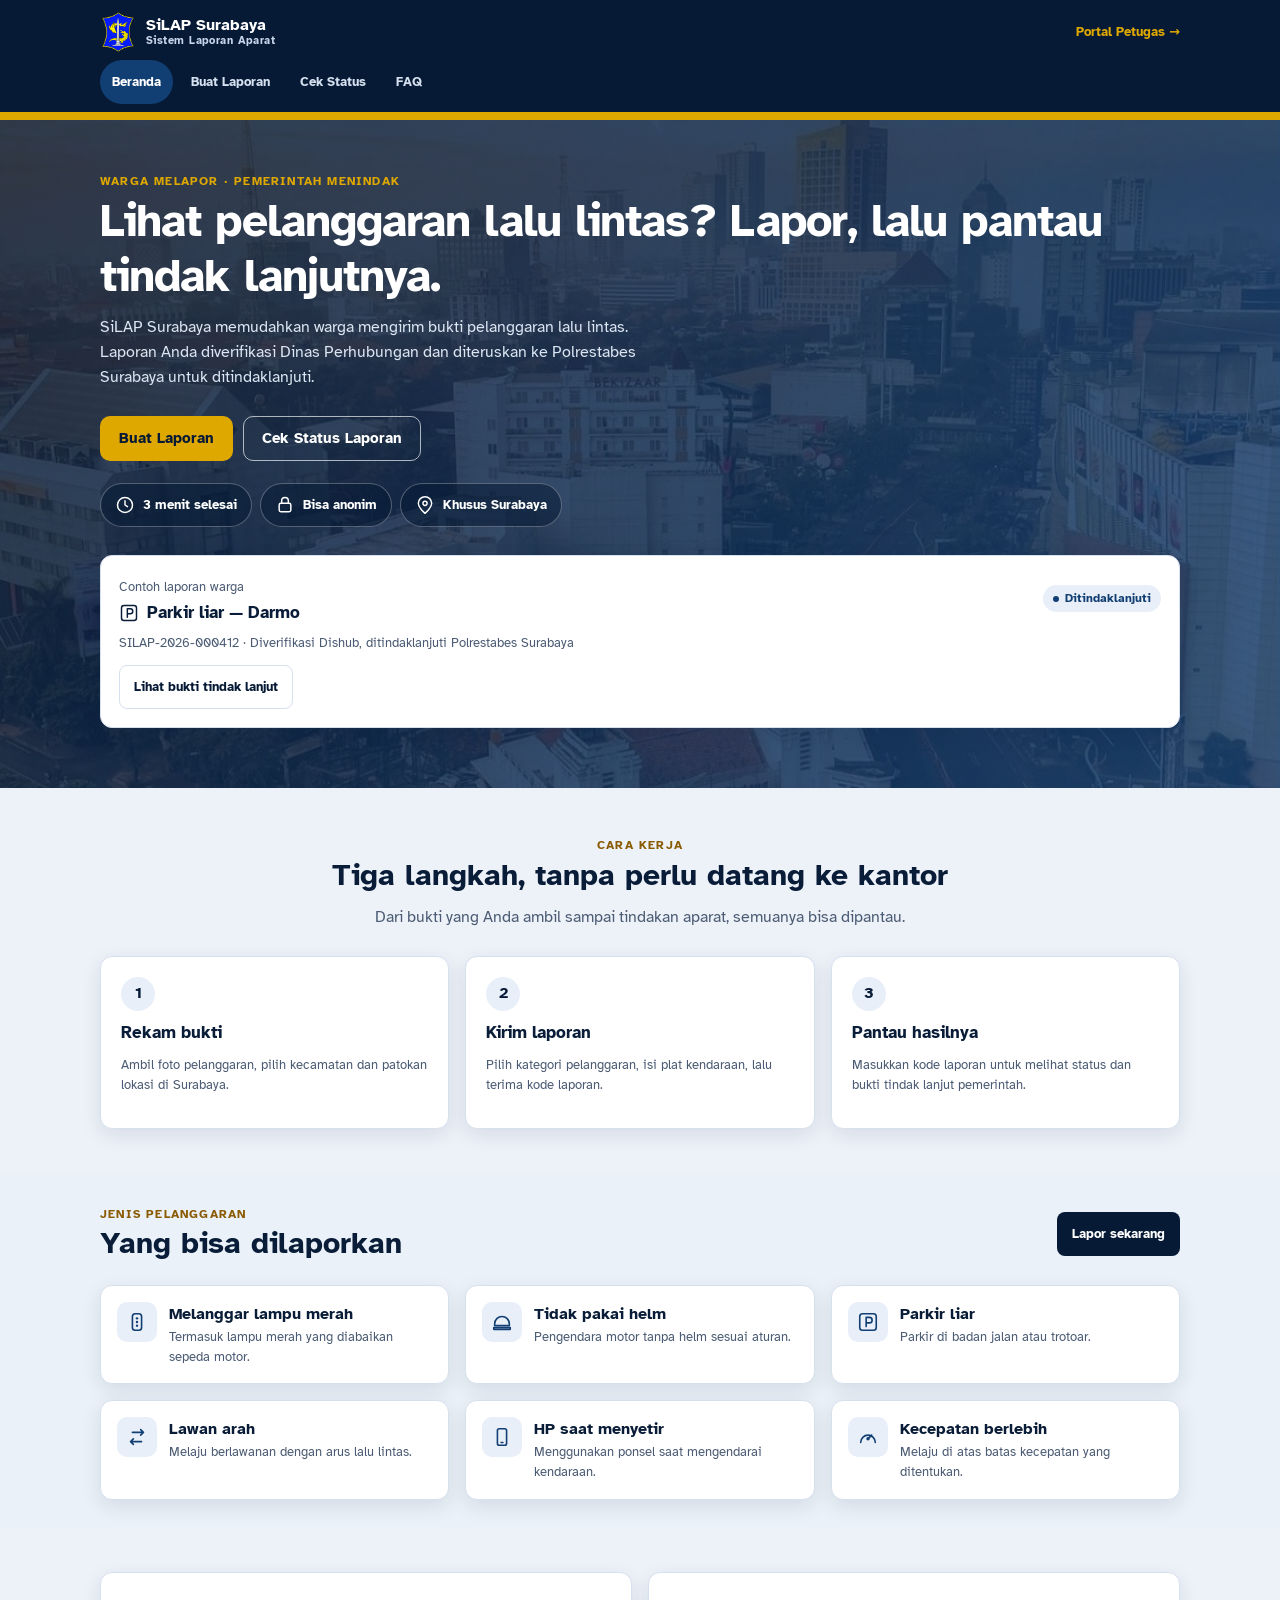
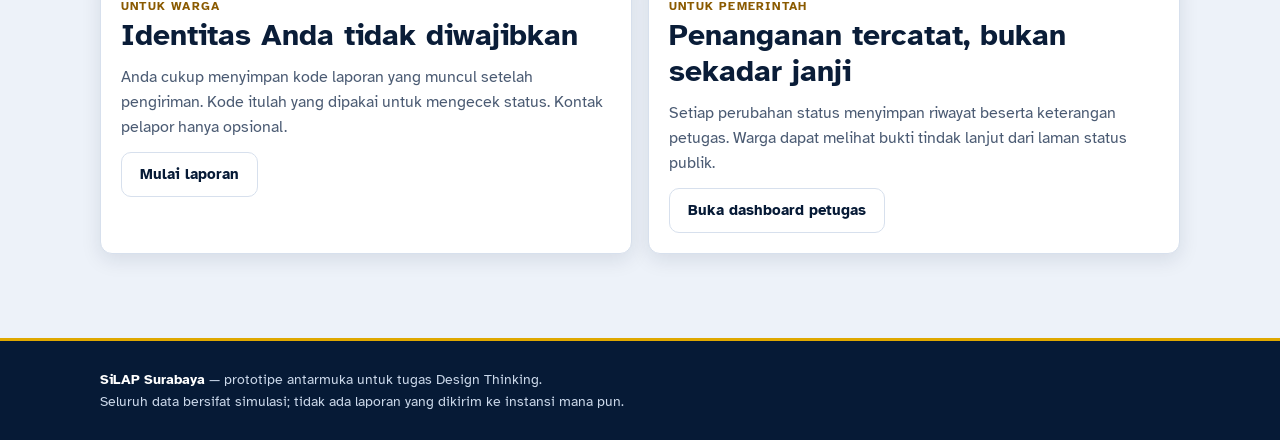
==== index.html @ 350d8eec "Add SiLAP Surabaya UI prototype" ====
<!doctype html>
<html lang="id">
<head>
  <meta charset="utf-8">
  <meta name="viewport" content="width=device-width, initial-scale=1">
  <title>SiLAP Surabaya — Lapor Pelanggaran Lalu Lintas</title>
  <meta name="description" content="Prototipe UI sistem pelaporan pelanggaran lalu lintas warga Surabaya.">
  <link rel="preconnect" href="https://fonts.googleapis.com">
  <link rel="preconnect" href="https://fonts.gstatic.com" crossorigin>
  <link href="https://fonts.googleapis.com/css2?family=Atkinson+Hyperlegible:wght@400;700&display=swap" rel="stylesheet">
  <link rel="stylesheet" href="assets/style.css">
</head>
<body data-page="home">
  <a class="skip-link" href="#main">Lewati ke konten utama</a>
  <header class="site-header">
    <div class="wrap">
      <div class="header-top">
        <a class="brand" href="index.html">
          <span class="brand-mark"><img class="brand-logo" src="assets/surabaya-logo.png" alt="Logo Surabaya"></span>
          <span class="brand-text">SiLAP Surabaya<span>Sistem Laporan Aparat</span></span>
        </a>
        <a class="header-officer" href="petugas.html">Portal Petugas →</a>
      </div>
      <nav class="header-nav" aria-label="Navigasi utama">
        <a class="active" href="index.html">Beranda</a>
        <a href="lapor.html">Buat Laporan</a>
        <a href="status.html">Cek Status</a>
        <a href="faq.html">FAQ</a>
      </nav>
    </div>
  </header>

  <main id="main">
    <section class="hero">
      <div class="wrap">
        <span class="eyebrow">Warga melapor · Pemerintah menindak</span>
        <h1>Lihat pelanggaran lalu lintas? Lapor, lalu pantau tindak lanjutnya.</h1>
        <p class="lead">SiLAP Surabaya memudahkan warga mengirim bukti pelanggaran lalu lintas. Laporan Anda diverifikasi Dinas Perhubungan dan diteruskan ke Polrestabes Surabaya untuk ditindaklanjuti.</p>
        <div class="hero-actions">
          <a class="btn btn-accent" href="lapor.html">Buat Laporan</a>
          <a class="btn btn-outline" href="status.html">Cek Status Laporan</a>
        </div>
        <div class="hero-badges">
          <span class="hero-badge"><span data-icon="clock"></span>3 menit selesai</span>
          <span class="hero-badge"><span data-icon="lock"></span>Bisa anonim</span>
          <span class="hero-badge"><span data-icon="location"></span>Khusus Surabaya</span>
        </div>

        <div class="card hero-card">
          <div class="hero-card-head">
            <div>
              <span class="small muted">Contoh laporan warga</span>
              <h2 class="row heading-sm" style="margin:4px 0 0;gap:8px"><span data-icon="parking"></span>Parkir liar — Darmo</h2>
            </div>
            <span class="badge badge-ditindaklanjuti">Ditindaklanjuti</span>
          </div>
          <p class="small muted" style="margin-top:10px">SILAP-2026-000412 · Diverifikasi Dishub, ditindaklanjuti Polrestabes Surabaya</p>
          <a class="btn btn-outline btn-sm" href="status.html?kode=SILAP-2026-000412">Lihat bukti tindak lanjut</a>
        </div>
      </div>
    </section>

    <section class="section">
      <div class="wrap">
        <div class="center" style="margin-bottom:26px">
          <span class="eyebrow">Cara kerja</span>
          <h2>Tiga langkah, tanpa perlu datang ke kantor</h2>
          <p class="lead" style="margin-inline:auto">Dari bukti yang Anda ambil sampai tindakan aparat, semuanya bisa dipantau.</p>
        </div>
        <div class="grid grid-3">
          <div class="card pad">
            <div class="step-num">1</div>
            <h3>Rekam bukti</h3>
            <p class="muted small">Ambil foto pelanggaran, pilih kecamatan dan patokan lokasi di Surabaya.</p>
          </div>
          <div class="card pad">
            <div class="step-num">2</div>
            <h3>Kirim laporan</h3>
            <p class="muted small">Pilih kategori pelanggaran, isi plat kendaraan, lalu terima kode laporan.</p>
          </div>
          <div class="card pad">
            <div class="step-num">3</div>
            <h3>Pantau hasilnya</h3>
            <p class="muted small">Masukkan kode laporan untuk melihat status dan bukti tindak lanjut pemerintah.</p>
          </div>
        </div>
      </div>
    </section>

    <section class="section-sm" style="background:#eaf1f8">
      <div class="wrap">
        <div class="row" style="justify-content:space-between">
          <div>
            <span class="eyebrow">Jenis pelanggaran</span>
            <h2 style="margin-bottom:6px">Yang bisa dilaporkan</h2>
          </div>
          <a class="btn btn-primary btn-sm" href="lapor.html">Lapor sekarang</a>
        </div>
        <div class="grid grid-3" style="margin-top:18px">
          <div class="card cat-card"><span class="cat-icon" data-icon="trafficLight"></span><div><strong>Melanggar lampu merah</strong><div class="small muted">Termasuk lampu merah yang diabaikan sepeda motor.</div></div></div>
          <div class="card cat-card"><span class="cat-icon" data-icon="helmet"></span><div><strong>Tidak pakai helm</strong><div class="small muted">Pengendara motor tanpa helm sesuai aturan.</div></div></div>
          <div class="card cat-card"><span class="cat-icon" data-icon="parking"></span><div><strong>Parkir liar</strong><div class="small muted">Parkir di badan jalan atau trotoar.</div></div></div>
          <div class="card cat-card"><span class="cat-icon" data-icon="arrows"></span><div><strong>Lawan arah</strong><div class="small muted">Melaju berlawanan dengan arus lalu lintas.</div></div></div>
          <div class="card cat-card"><span class="cat-icon" data-icon="phone"></span><div><strong>HP saat menyetir</strong><div class="small muted">Menggunakan ponsel saat mengendarai kendaraan.</div></div></div>
          <div class="card cat-card"><span class="cat-icon" data-icon="speed"></span><div><strong>Kecepatan berlebih</strong><div class="small muted">Melaju di atas batas kecepatan yang ditentukan.</div></div></div>
        </div>
      </div>
    </section>

    <section class="section">
      <div class="wrap grid grid-2">
        <div class="card pad">
          <span class="eyebrow">Untuk warga</span>
          <h2>Identitas Anda tidak diwajibkan</h2>
          <p class="muted">Anda cukup menyimpan kode laporan yang muncul setelah pengiriman. Kode itulah yang dipakai untuk mengecek status. Kontak pelapor hanya opsional.</p>
          <a class="btn btn-outline" href="lapor.html">Mulai laporan</a>
        </div>
        <div class="card pad">
          <span class="eyebrow">Untuk pemerintah</span>
          <h2>Penanganan tercatat, bukan sekadar janji</h2>
          <p class="muted">Setiap perubahan status menyimpan riwayat beserta keterangan petugas. Warga dapat melihat bukti tindak lanjut dari laman status publik.</p>
          <a class="btn btn-outline" href="petugas.html">Buka dashboard petugas</a>
        </div>
      </div>
    </section>
  </main>

  <footer class="site-footer">
    <div class="wrap">
      <strong>SiLAP Surabaya</strong> — prototipe antarmuka untuk tugas Design Thinking.<br>
      Seluruh data bersifat simulasi; tidak ada laporan yang dikirim ke instansi mana pun.
    </div>
  </footer>
  <script src="assets/app.js"></script>
</body>
</html>
---- assets/style.css ----
/* SiLAP Surabaya — shared UI styles
   Design system: Accessible & Ethical / Minimal Single Column (ui-ux-pro-max)
   Palette: navy + dark blue base, dark yellow for highlights */
@import url("https://fonts.googleapis.com/css2?family=Atkinson+Hyperlegible:wght@400;700&display=swap");

:root {
  --navy: #061a36;              /* primary / darkest */
  --blue: #123f73;              /* secondary dark blue */
  --navy-2: var(--blue);        /* kept for existing rules */
  --accent: #dfa800;            /* dark yellow highlight */
  --accent-hover: #c89400;
  --accent-dark: #8a5a00;       /* accent text on light surfaces */
  --accent-soft: #fff4c7;
  --ink: #0a1d38;
  --muted: #4b5b73;
  --line: #d7e0ed;
  --bg: #edf2f9;
  --white: #fff;
  --blue-soft: #e8eff8;
  --blue-soft-2: #dce6f3;
  --green: #166534;
  --green-soft: #ecfdf3;
  --red: #dc2626;
  --red-text: #b91c1c;
  --red-soft: #fef2f2;
  --amber: var(--accent-dark);
  --amber-soft: var(--accent-soft);
  --violet: var(--blue);
  --violet-soft: var(--blue-soft);
  --ring: var(--navy);
  --radius: 12px;
  --shadow: 0 6px 20px rgba(6, 26, 54, .10);
  --header-height: 96px;
  --font: "Atkinson Hyperlegible", "Segoe UI", system-ui, -apple-system, sans-serif;
}

* { box-sizing: border-box; }
html { scroll-behavior: smooth; scroll-padding-top: var(--header-height); }
body {
  margin: 0;
  font-family: var(--font);
  font-size: 16px;
  color: var(--ink);
  background: var(--bg);
  line-height: 1.55;
  -webkit-font-smoothing: antialiased;
}
a { color: var(--blue); text-decoration: none; }
a:hover { text-decoration: underline; }
img, svg { max-width: 100%; }
button, input, select, textarea { font: inherit; }
button, label.dropzone, .cat-option, .report-row, .demo-chip, .filter { cursor: pointer; }

:focus-visible { outline: 3px solid var(--ring); outline-offset: 2px; border-radius: 4px; }
.skip-link {
  position: absolute; left: -9999px; top: 8px; z-index: 100;
  background: var(--navy); color: var(--white); padding: 12px 16px; border-radius: 8px; font-weight: 700;
}
.skip-link:focus { left: 12px; }
.icon { width: 20px; height: 20px; display: block; flex: 0 0 auto; }
.icon-wrap { display: inline-flex; align-items: center; justify-content: center; }

.wrap { width: min(100% - 32px, 1080px); margin-inline: auto; }
.narrow { width: min(100% - 32px, 760px); margin-inline: auto; }

/* Header */
.site-header {
  background: var(--navy);
  border-bottom: 3px solid var(--accent);
  position: sticky;
  top: 0;
  z-index: 20;
}
.header-top {
  display: flex;
  align-items: center;
  justify-content: space-between;
  gap: 12px;
  padding: 10px 0 6px;
}
.brand { display: inline-flex; align-items: center; gap: 10px; color: var(--white); font-weight: 800; }
.brand:hover { text-decoration: none; }
.brand-mark {
  width: 36px; height: 40px;
  background: transparent; border: 0;
  display: flex; align-items: center; justify-content: center;
  flex: 0 0 auto;
}
.brand-logo { display: block; width: 100%; height: 100%; object-fit: contain; }
.brand-text { line-height: 1.1; display: flex; flex-direction: column; justify-content: center; }
.brand-text span { display: block; font-size: 11px; font-weight: 600; color: #c6d5ea; letter-spacing: .04em; }
.header-officer { font-size: 13px; font-weight: 700; color: var(--accent); white-space: nowrap; min-height: 44px; display: inline-flex; align-items: center; }
.header-nav { display: flex; gap: 6px; overflow-x: auto; padding: 0 0 8px; scrollbar-width: none; }
.header-nav::-webkit-scrollbar { display: none; }
.header-nav a {
  flex: 0 0 auto; font-size: 13px; font-weight: 700; color: #d5e0ef;
  padding: 12px; min-height: 44px; display: inline-flex; align-items: center; border-radius: 999px;
}
.header-nav a:hover, .header-nav a.active { background: var(--blue); color: var(--white); text-decoration: none; }

/* Buttons */
.btn {
  display: inline-flex; align-items: center; justify-content: center; gap: 8px;
  min-height: 44px; padding: 10px 18px; border-radius: 10px;
  border: 1px solid transparent; font-weight: 700; font-size: 15px;
  cursor: pointer; text-align: center; transition: background .15s, border-color .15s;
}
.btn:hover { text-decoration: none; }
.btn:active { opacity: .9; }
.btn-primary { background: var(--navy); color: var(--white); }
.btn-primary:hover { background: var(--blue); color: var(--white); }
.btn-accent { background: var(--accent); color: var(--navy); }
.btn-accent:hover { background: var(--accent-hover); color: var(--navy); }
.btn-outline { background: var(--white); color: var(--navy); border-color: var(--line); }
.btn-outline:hover { border-color: var(--blue); color: var(--navy); background: var(--blue-soft); }
.btn-danger { background: var(--red); color: var(--white); }
.btn-danger:hover { background: #b91c1c; color: var(--white); }
.btn-sm { min-height: 44px; padding: 8px 14px; font-size: 13px; border-radius: 8px; }
.btn-wide { width: 100%; }
.btn:disabled { opacity: .5; cursor: not-allowed; transform: none; }

/* Shared surface */
.card { background: var(--white); border: 1px solid var(--line); border-radius: var(--radius); box-shadow: var(--shadow); }
.section { padding: 44px 0; }
.section-sm { padding: 28px 0; }
.eyebrow { font-size: 12px; font-weight: 800; letter-spacing: .1em; text-transform: uppercase; color: var(--accent-dark); }
h1, h2, h3 { line-height: 1.2; margin: 0 0 12px; }
h1 { font-size: clamp(30px, 7vw, 46px); letter-spacing: -.02em; }
h2 { font-size: clamp(22px, 4vw, 30px); }
h3 { font-size: 17px; }
.heading-sm { font-size: 17px; }
p { margin: 0 0 12px; }
.lead { font-size: 16px; color: var(--muted); max-width: 56ch; }
.muted { color: var(--muted); }
.small { font-size: 13px; }
.center { text-align: center; }
.stack { display: grid; gap: 14px; }
.row { display: flex; flex-wrap: wrap; gap: 10px; align-items: center; }
.divider { height: 1px; background: var(--line); border: 0; margin: 20px 0; }

/* Hero — low-opacity Surabaya scenery behind navy/blue wash */
.hero {
  position: relative;
  isolation: isolate;
  overflow: hidden;
  background: linear-gradient(120deg, var(--navy) 0%, var(--blue) 100%);
  color: var(--white);
  padding: 48px 0 60px;
  border-top: 5px solid var(--accent);
}
.hero::before {
  content: "";
  position: absolute;
  inset: 0;
  background: url("../assets/surabaya-scenery.jpg") center 48% / cover no-repeat;
  opacity: .18;
  z-index: -1;
}
.hero > .wrap { position: relative; z-index: 1; }
.hero h1 { color: var(--white); }
.hero .eyebrow { color: var(--accent); }
.hero .lead { color: var(--blue-soft-2); }
.hero-badges { display: flex; flex-wrap: wrap; gap: 8px; margin-top: 22px; }
.hero-badge { background: rgba(6, 26, 54, .55); border: 1px solid rgba(255, 255, 255, .28); border-radius: 999px; padding: 10px 14px; font-size: 13px; font-weight: 650; display: inline-flex; align-items: center; gap: 8px; min-height: 44px; }
.hero-actions { display: flex; flex-wrap: wrap; gap: 10px; margin-top: 26px; }
.hero-actions .btn-outline { background: transparent; color: var(--white); border-color: rgba(255, 255, 255, .65); }
.hero-actions .btn-outline:hover { background: rgba(255, 255, 255, .14); color: var(--white); }
.hero-card { margin-top: 28px; padding: 18px; color: var(--ink); }
.hero-card-head { display: flex; justify-content: space-between; gap: 8px; align-items: center; flex-wrap: wrap; }

/* Grids */
.grid { display: grid; gap: 16px; }
.grid-2 { grid-template-columns: 1fr; }
.grid-3 { grid-template-columns: 1fr; }
@media (min-width: 720px) {
  .grid-2 { grid-template-columns: repeat(2, 1fr); }
  .grid-3 { grid-template-columns: repeat(3, 1fr); }
}
.pad { padding: 20px; }

/* Steps on landing */
.step-num { width: 34px; height: 34px; border-radius: 50%; background: var(--blue-soft); color: var(--navy); display: grid; place-items: center; font-weight: 800; margin-bottom: 12px; }
.cat-card { display: flex; gap: 12px; align-items: flex-start; padding: 16px; }
.cat-icon { width: 40px; height: 40px; flex: 0 0 40px; border-radius: 10px; background: var(--blue-soft); color: var(--blue); display: grid; place-items: center; }
.cat-icon .icon { width: 22px; height: 22px; }

/* Forms */
.page-head { padding: 34px 0 18px; }
.page-head h1 { font-size: clamp(26px, 5vw, 34px); }
.stepper { display: flex; gap: 6px; margin-bottom: 20px; }
.stepper-item { flex: 1; text-align: center; font-size: 13px; font-weight: 700; color: var(--muted); padding-top: 8px; border-top: 3px solid var(--line); }
.stepper-item.active { color: var(--navy); border-color: var(--navy); }
.stepper-item.done { color: var(--green); border-color: var(--green); }
.form-panel { padding: 20px; }
@media (min-width: 720px) { .form-panel { padding: 28px; } }
.field { margin-bottom: 18px; }
.field label, .field-label { display: block; font-weight: 700; font-size: 14px; margin-bottom: 6px; }
.req { color: var(--red-text); }
.hint { display: block; font-size: 13px; color: var(--muted); margin-top: 4px; }
.input, .select, .textarea {
  width: 100%; min-height: 44px; padding: 10px 12px;
  border: 1px solid #b9c9df; border-radius: 10px; background: var(--white); color: var(--ink);
}
.textarea { min-height: 108px; resize: vertical; }
.input:focus, .select:focus, .textarea:focus { outline: 3px solid rgba(18, 63, 115, .25); border-color: var(--blue); }
.input.invalid, .select.invalid, .textarea.invalid { border-color: var(--red); background: #fffafa; }
.error { color: var(--red-text); font-size: 13px; font-weight: 700; margin-top: 5px; display: none; }
.error.show { display: block; }
.field-two { display: grid; gap: 14px; grid-template-columns: 1fr; }
@media (min-width: 620px) { .field-two { grid-template-columns: 1fr 1fr; } }

.cat-options { display: grid; gap: 8px; grid-template-columns: 1fr; }
@media (min-width: 620px) { .cat-options { grid-template-columns: 1fr 1fr; } }
.cat-option { display: flex; align-items: center; gap: 10px; padding: 12px; border: 1px solid var(--line); border-radius: 10px; font-size: 14px; font-weight: 650; min-height: 48px; }
.cat-option:hover { border-color: var(--blue); background: var(--blue-soft); }
.cat-option:has(input:checked) { border-color: var(--navy); background: var(--blue-soft-2); }
.cat-option input { accent-color: var(--navy); width: 18px; height: 18px; flex: 0 0 18px; }
.checkline { display: flex; gap: 10px; align-items: flex-start; font-size: 14px; color: var(--muted); }
.checkline input { accent-color: var(--navy); width: 18px; height: 18px; flex: 0 0 18px; margin-top: 2px; }
.dropzone { border: 2px dashed #9fb0c8; border-radius: 12px; padding: 22px 16px; text-align: center; background: var(--blue-soft); display: block; min-height: 44px; }
.dropzone:hover { border-color: var(--blue); background: var(--blue-soft-2); }
.dropzone strong { display: flex; align-items: center; justify-content: center; gap: 8px; color: var(--navy); }
.photo-preview { margin-top: 12px; border-radius: 10px; overflow: hidden; border: 1px solid var(--line); }
.photo-preview img { display: block; width: 100%; max-height: 260px; object-fit: cover; }
.photo-meta { display: flex; justify-content: space-between; gap: 8px; padding: 8px 10px; font-size: 13px; background: var(--blue-soft-2); }

.notice { border-radius: 12px; padding: 14px 16px; font-size: 14px; display: flex; gap: 10px; align-items: flex-start; }
.notice .icon { margin-top: 2px; }
.notice-info { background: var(--blue-soft); color: var(--navy); border: 1px solid #b9c9df; }
.notice-warn { background: var(--accent-soft); color: var(--accent-dark); border: 1px solid #e8c96b; }
.notice-error { background: var(--red-soft); color: var(--red-text); border: 1px solid #fecaca; }
.notice-success { background: var(--green-soft); color: var(--green); border: 1px solid #bbf7d0; }
.error-summary { border: 2px solid var(--red); background: var(--red-soft); border-radius: 12px; padding: 16px; margin-bottom: 18px; }
.error-summary h2 { font-size: 17px; color: var(--red-text); margin-bottom: 8px; }
.error-summary ul { margin: 0; padding-left: 20px; }
.error-summary li { margin-bottom: 4px; }
.error-summary a { color: var(--red-text); font-weight: 700; }

/* Badges and timeline */
.badge { display: inline-flex; align-items: center; gap: 6px; padding: 4px 10px; border-radius: 999px; font-size: 12px; font-weight: 800; white-space: nowrap; min-width: 0; }
.badge::before { content: ""; width: 6px; height: 6px; border-radius: 50%; background: currentColor; flex: 0 0 auto; }
.badge-diterima { background: var(--blue-soft); color: var(--navy); }
.badge-diverifikasi { background: var(--accent-soft); color: var(--accent-dark); }
.badge-ditindaklanjuti { background: var(--blue-soft); color: var(--blue); }
.badge-selesai { background: var(--green-soft); color: var(--green); }
.badge-ditolak { background: var(--red-soft); color: var(--red-text); }
.badge-netral { background: var(--blue-soft); color: var(--muted); }

.timeline { list-style: none; padding: 0; margin: 0; }
.timeline li { position: relative; padding: 0 0 18px 26px; border-left: 2px solid var(--line); margin-left: 7px; }
.timeline li:last-child { border-left-color: transparent; padding-bottom: 0; }
.timeline li::before { content: ""; position: absolute; left: -7px; top: 2px; width: 12px; height: 12px; border-radius: 50%; background: var(--white); border: 3px solid var(--navy); }
.timeline li.latest::before { border-color: var(--accent); }
.timeline b { display: block; font-size: 14px; }
.timeline time, .timeline .actor { display: block; font-size: 13px; color: var(--muted); }
.timeline p { margin: 6px 0 0; font-size: 14px; background: var(--bg); border-radius: 8px; padding: 8px 10px; }

.kv { display: grid; grid-template-columns: 1fr; gap: 10px; }
@media (min-width: 620px) { .kv { grid-template-columns: 1fr 1fr; } }
.kv-item { border-bottom: 1px solid var(--line); padding-bottom: 8px; min-width: 0; }
.kv-item span { display: block; font-size: 12px; color: var(--muted); text-transform: uppercase; letter-spacing: .05em; font-weight: 700; }
.kv-item strong { font-size: 14px; display: flex; align-items: center; gap: 6px; flex-wrap: wrap; }

.code-box { display: flex; flex-wrap: wrap; align-items: center; justify-content: space-between; gap: 10px; background: var(--blue-soft); border: 1px dashed #9fb0c8; border-radius: 12px; padding: 14px 16px; }
.code-value { font-family: ui-monospace, SFMono-Regular, Consolas, monospace; font-size: clamp(18px, 4vw, 24px); font-weight: 800; color: var(--navy); letter-spacing: .02em; overflow-wrap: anywhere; }
.demo-chips { display: flex; flex-wrap: wrap; gap: 8px; margin-top: 10px; }
.demo-chip { border: 1px solid var(--line); background: var(--white); border-radius: 999px; padding: 10px 14px; font-size: 12px; font-family: ui-monospace, Consolas, monospace; color: var(--blue); min-height: 44px; }
.demo-chip:hover { border-color: var(--navy); background: var(--blue-soft-2); }

/* Officer dashboard */
.stats { display: grid; grid-template-columns: repeat(2, 1fr); gap: 10px; }
@media (min-width: 720px) { .stats { grid-template-columns: repeat(4, 1fr); } }
.stat { padding: 14px; }
.stat b { display: block; font-size: 26px; line-height: 1.1; color: var(--navy); }
.stat span { font-size: 13px; color: var(--muted); }
.filters { display: flex; gap: 8px; flex-wrap: wrap; }
.filter { border: 1px solid var(--line); background: var(--white); border-radius: 999px; padding: 10px 14px; font-size: 13px; font-weight: 700; color: var(--muted); min-height: 44px; }
.filter:hover { border-color: var(--blue); }
.filter.active { background: var(--navy); color: var(--white); border-color: var(--navy); }
.report-row { padding: 14px 16px; border-bottom: 1px solid var(--line); display: grid; gap: 8px; }
.report-row:last-child { border-bottom: 0; }
.report-row:hover, .report-row.selected { background: var(--blue-soft); }
.report-row.selected { box-shadow: inset 3px 0 0 var(--accent); }
.report-row-head { display: flex; flex-wrap: wrap; justify-content: space-between; gap: 8px; align-items: center; }
.report-row h3 { margin: 0; font-size: 15px; display: flex; align-items: center; gap: 8px; flex-wrap: wrap; }
.report-row .meta { font-size: 13px; color: var(--muted); }
.dash-layout { display: grid; gap: 16px; grid-template-columns: 1fr; align-items: start; }
@media (min-width: 940px) { .dash-layout { grid-template-columns: 1.05fr .95fr; } }
.detail-panel { padding: 18px; position: sticky; top: calc(var(--header-height) + 12px); }
@media (max-width: 939px) { .detail-panel { position: static; } }
.action-box { background: var(--blue-soft); border: 1px solid var(--line); border-radius: 12px; padding: 14px; margin-top: 16px; }
.action-buttons { display: flex; flex-wrap: wrap; gap: 8px; }
.empty { padding: 32px 16px; text-align: center; color: var(--muted); }

/* FAQ */
.faq-group + .faq-group { margin-top: 28px; }
.faq-group h2 { font-size: 20px; margin-bottom: 12px; }
.faq-list { display: grid; gap: 10px; }
.faq-item { background: var(--white); border: 1px solid var(--line); border-radius: var(--radius); }
.faq-item summary {
  list-style: none; display: flex; gap: 12px; align-items: flex-start;
  padding: 16px 18px; min-height: 56px; font-weight: 700; font-size: 15px;
}
.faq-item summary::-webkit-details-marker { display: none; }
.faq-item summary:hover { background: var(--blue-soft); border-radius: var(--radius); }
.faq-item summary::after { content: "+"; margin-left: auto; font-size: 22px; line-height: 1; color: var(--navy); font-weight: 700; }
.faq-item[open] summary::after { content: "−"; }
.faq-q-icon { width: 32px; height: 32px; flex: 0 0 32px; border-radius: 8px; background: var(--blue-soft); color: var(--blue); display: grid; place-items: center; }
.faq-a { padding: 0 18px 18px 62px; color: var(--muted); }
.faq-a p { margin-bottom: 8px; }
.faq-a p:last-child { margin-bottom: 0; }
.faq-a code { font-family: ui-monospace, Consolas, monospace; background: var(--blue-soft); padding: 1px 5px; border-radius: 4px; color: var(--navy); }

/* Footer */
.site-footer { background: var(--navy); border-top: 3px solid var(--accent); color: #cbd8ea; padding: 28px 0; margin-top: 40px; font-size: 14px; }
.site-footer strong { color: var(--white); }
.site-footer a { color: #cbd8ea; }

.hide { display: none !important; }

@media (prefers-reduced-motion: reduce) {
  html { scroll-behavior: auto; }
  *, *::before, *::after { transition-duration: .01ms !important; animation-duration: .01ms !important; animation-iteration-count: 1 !important; }
}
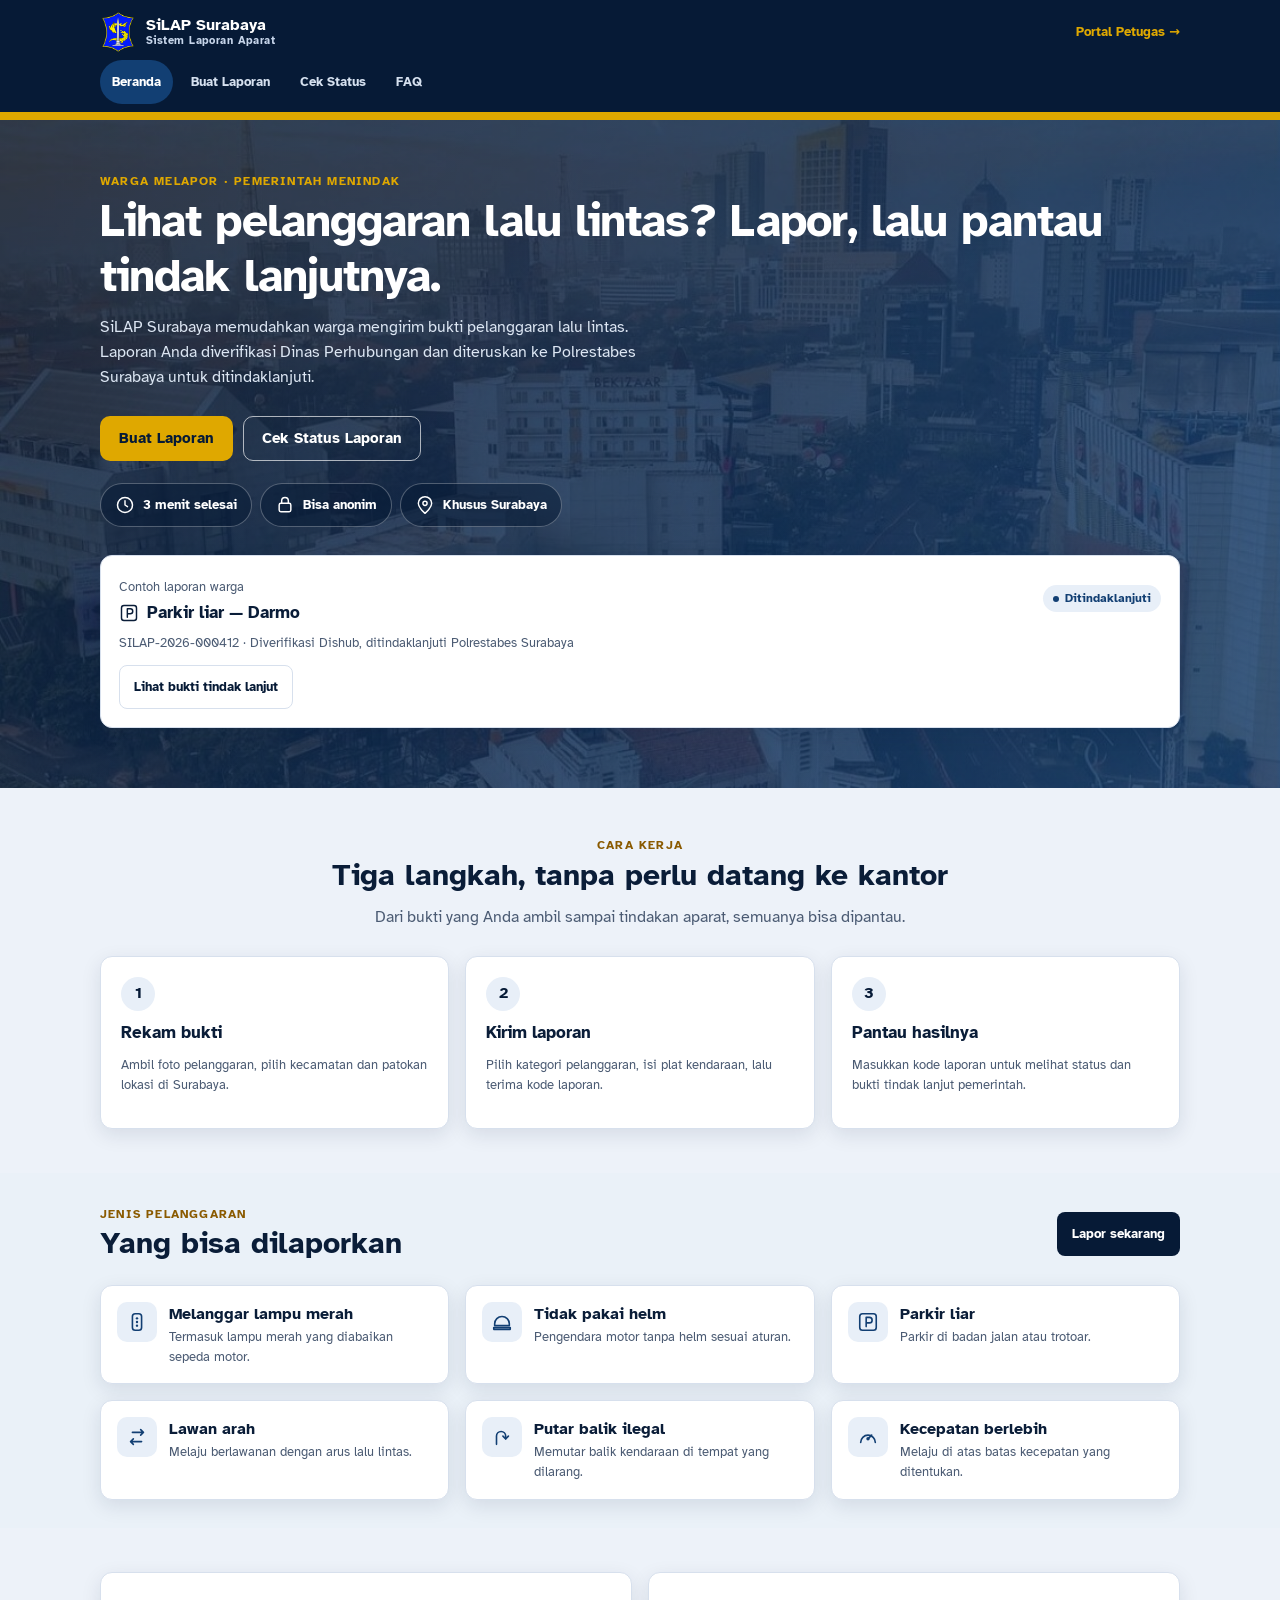
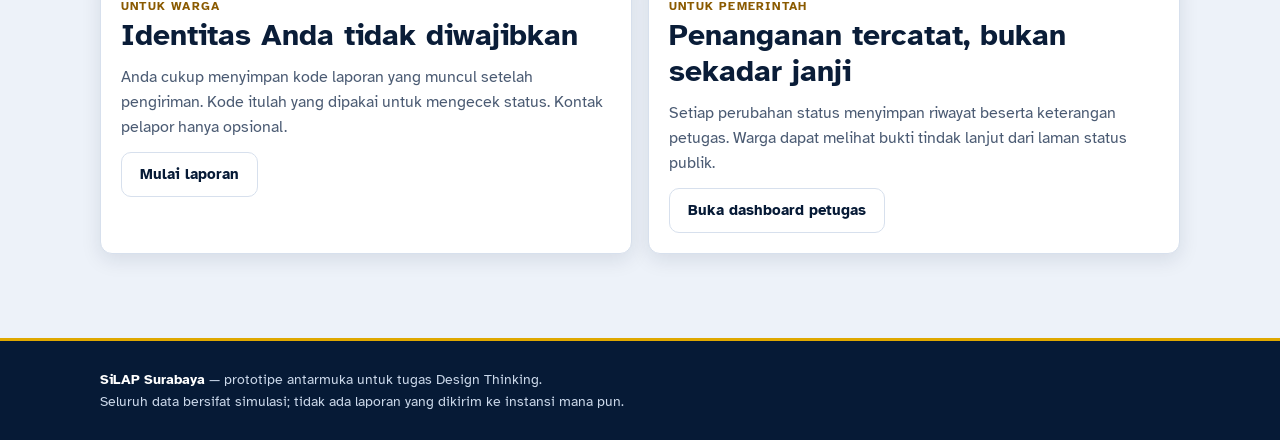
==== commit 0f8446ca: "Mengubah pelanggaran berkaitan dengan HP menjadi Illegal U-Turn" ====
--- a/index.html
+++ b/index.html
@@ -101,7 +101,7 @@
           <div class="card cat-card"><span class="cat-icon" data-icon="helmet"></span><div><strong>Tidak pakai helm</strong><div class="small muted">Pengendara motor tanpa helm sesuai aturan.</div></div></div>
           <div class="card cat-card"><span class="cat-icon" data-icon="parking"></span><div><strong>Parkir liar</strong><div class="small muted">Parkir di badan jalan atau trotoar.</div></div></div>
           <div class="card cat-card"><span class="cat-icon" data-icon="arrows"></span><div><strong>Lawan arah</strong><div class="small muted">Melaju berlawanan dengan arus lalu lintas.</div></div></div>
-          <div class="card cat-card"><span class="cat-icon" data-icon="phone"></span><div><strong>HP saat menyetir</strong><div class="small muted">Menggunakan ponsel saat mengendarai kendaraan.</div></div></div>
+          <div class="card cat-card"><span class="cat-icon" data-icon="uTurn"></span><div><strong>Putar balik ilegal</strong><div class="small muted">Memutar balik kendaraan di tempat yang dilarang.</div></div></div>
           <div class="card cat-card"><span class="cat-icon" data-icon="speed"></span><div><strong>Kecepatan berlebih</strong><div class="small muted">Melaju di atas batas kecepatan yang ditentukan.</div></div></div>
         </div>
       </div>
